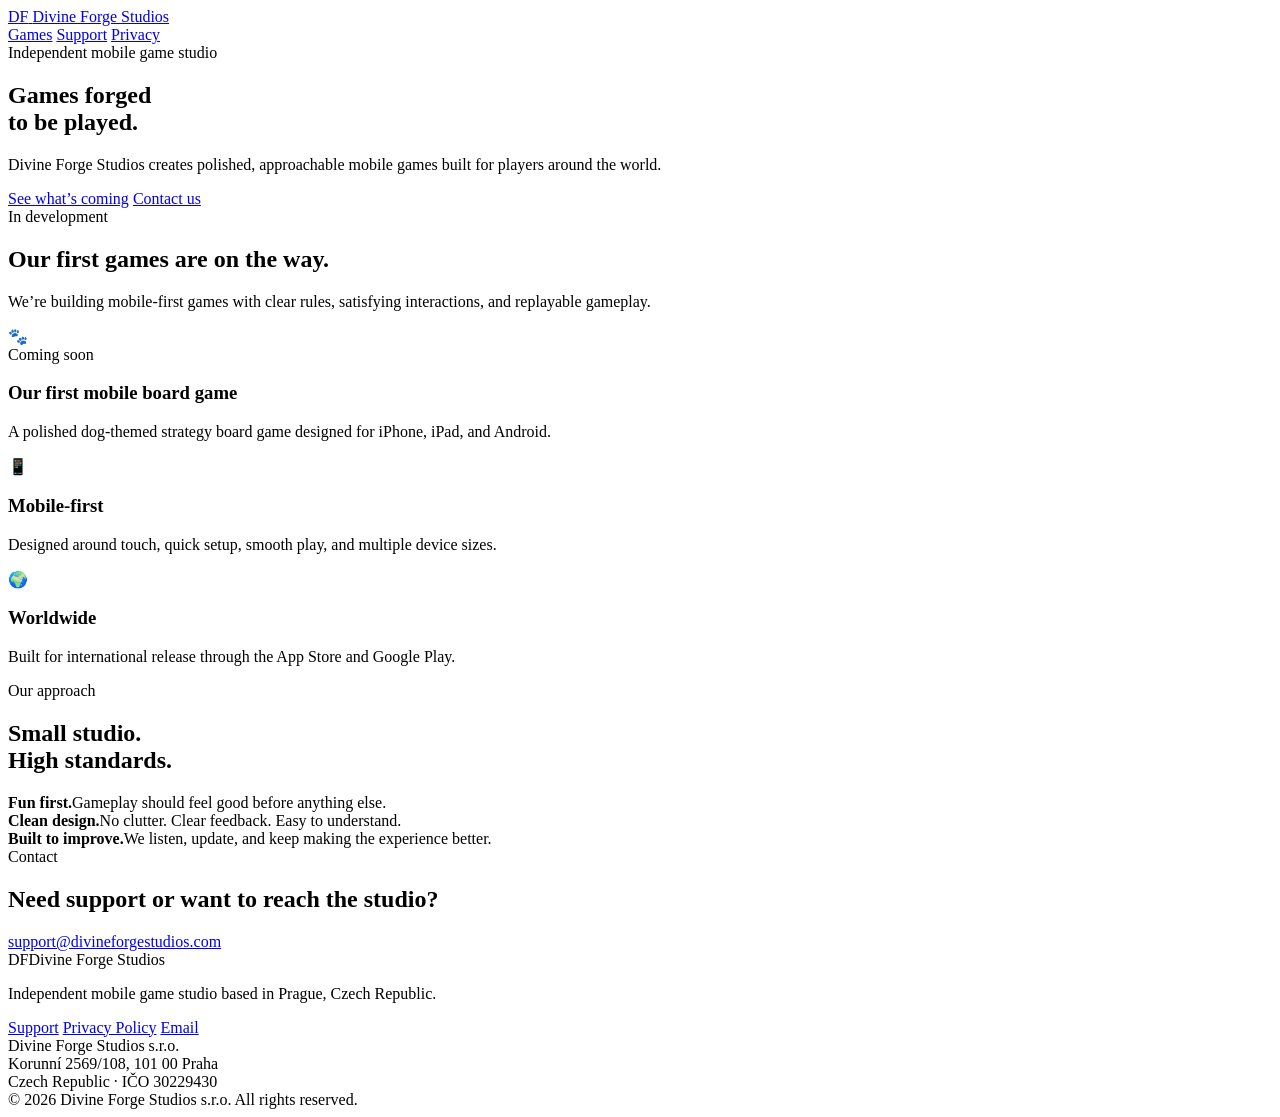
==== index.html @ 54f42c5a "Create Divine Forge Studios website" ====
<!doctype html>
<html lang="en">
<head>
  <meta charset="utf-8">
  <meta name="viewport" content="width=device-width,initial-scale=1">
  <title>Divine Forge Studios</title>
  <meta name="description" content="Divine Forge Studios creates polished mobile games for iOS and Android.">
  <meta name="theme-color" content="#0b0d10">
  <link rel="stylesheet" href="styles.css">
</head>
<body>
  <header class="site-header">
    <div class="shell nav">
      <a class="brand" href="/" aria-label="Divine Forge Studios home">
        <span class="mark">DF</span>
        <span>Divine Forge Studios</span>
      </a>
      <nav class="nav-links">
        <a href="#games">Games</a>
        <a href="/support.html">Support</a>
        <a href="/privacy.html">Privacy</a>
      </nav>
    </div>
  </header>

  <main>
    <section class="hero shell">
      <div class="hero-copy">
        <div class="kicker">Independent mobile game studio</div>
        <h1>Games forged<br><span>to be played.</span></h1>
        <p class="hero-text">
          Divine Forge Studios creates polished, approachable mobile games built for
          players around the world.
        </p>
        <div class="hero-actions">
          <a class="button primary" href="#games">See what’s coming</a>
          <a class="button secondary" href="mailto:support@divineforgestudios.com">Contact us</a>
        </div>
      </div>

      <div class="forge-card" aria-hidden="true">
        <div class="glow"></div>
        <div class="anvil">
          <div class="anvil-top"></div>
          <div class="anvil-neck"></div>
          <div class="anvil-base"></div>
        </div>
        <div class="spark s1"></div><div class="spark s2"></div><div class="spark s3"></div>
        <div class="spark s4"></div><div class="spark s5"></div>
      </div>
    </section>

    <section class="section" id="games">
      <div class="shell">
        <div class="section-heading">
          <div class="kicker">In development</div>
          <h2>Our first games are on the way.</h2>
          <p>We’re building mobile-first games with clear rules, satisfying interactions, and replayable gameplay.</p>
        </div>

        <div class="cards">
          <article class="card featured">
            <div class="card-icon">🐾</div>
            <div>
              <div class="eyebrow">Coming soon</div>
              <h3>Our first mobile board game</h3>
              <p>A polished dog-themed strategy board game designed for iPhone, iPad, and Android.</p>
            </div>
          </article>

          <article class="card">
            <div class="card-icon">📱</div>
            <h3>Mobile-first</h3>
            <p>Designed around touch, quick setup, smooth play, and multiple device sizes.</p>
          </article>

          <article class="card">
            <div class="card-icon">🌍</div>
            <h3>Worldwide</h3>
            <p>Built for international release through the App Store and Google Play.</p>
          </article>
        </div>
      </div>
    </section>

    <section class="section dark">
      <div class="shell split">
        <div>
          <div class="kicker">Our approach</div>
          <h2>Small studio.<br>High standards.</h2>
        </div>
        <div class="principles">
          <div><strong>Fun first.</strong><span>Gameplay should feel good before anything else.</span></div>
          <div><strong>Clean design.</strong><span>No clutter. Clear feedback. Easy to understand.</span></div>
          <div><strong>Built to improve.</strong><span>We listen, update, and keep making the experience better.</span></div>
        </div>
      </div>
    </section>

    <section class="section">
      <div class="shell contact-panel">
        <div>
          <div class="kicker">Contact</div>
          <h2>Need support or want to reach the studio?</h2>
        </div>
        <a class="button primary" href="mailto:support@divineforgestudios.com">support@divineforgestudios.com</a>
      </div>
    </section>
  </main>

  <footer>
    <div class="shell footer-grid">
      <div>
        <div class="brand footer-brand"><span class="mark">DF</span><span>Divine Forge Studios</span></div>
        <p>Independent mobile game studio based in Prague, Czech Republic.</p>
      </div>
      <div class="footer-links">
        <a href="/support.html">Support</a>
        <a href="/privacy.html">Privacy Policy</a>
        <a href="mailto:support@divineforgestudios.com">Email</a>
      </div>
      <div class="company">
        Divine Forge Studios s.r.o.<br>
        Korunní 2569/108, 101 00 Praha<br>
        Czech Republic · IČO 30229430
      </div>
    </div>
    <div class="shell copyright">© 2026 Divine Forge Studios s.r.o. All rights reserved.</div>
  </footer>
</body>
</html>
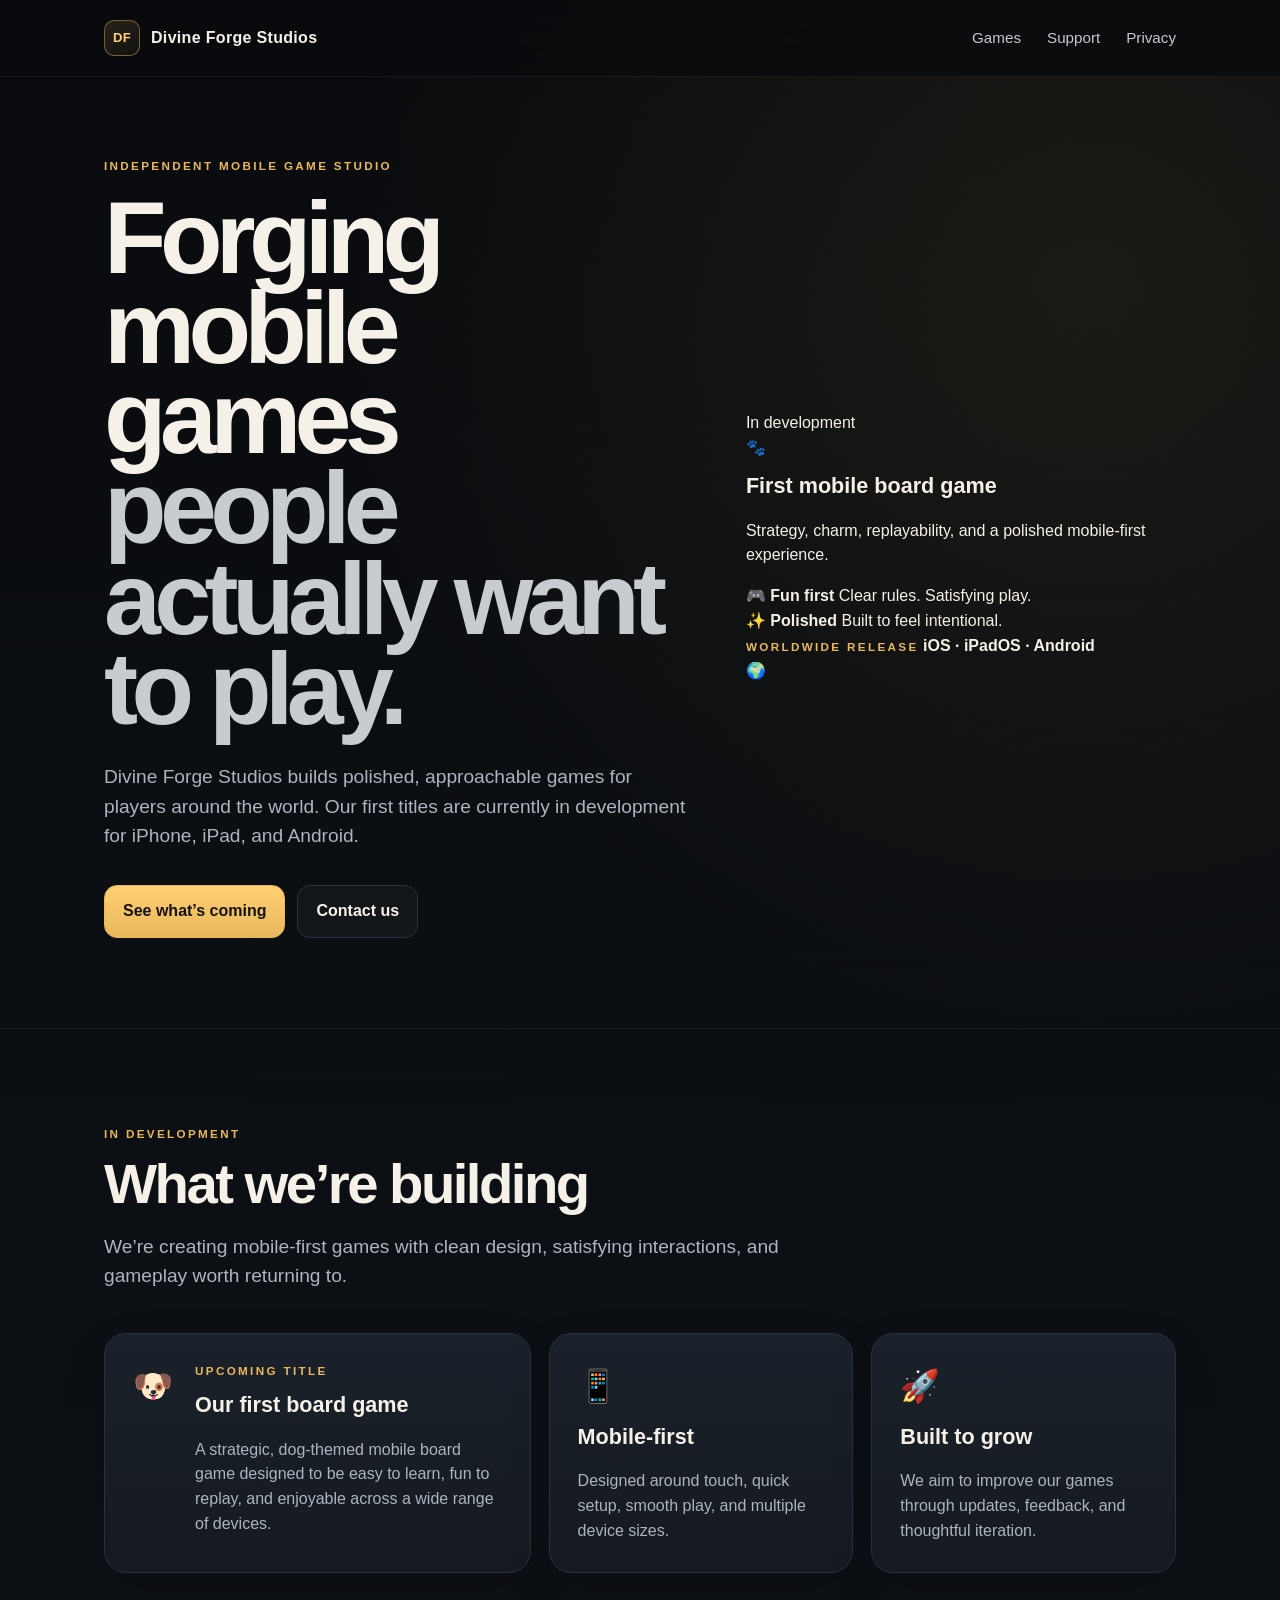
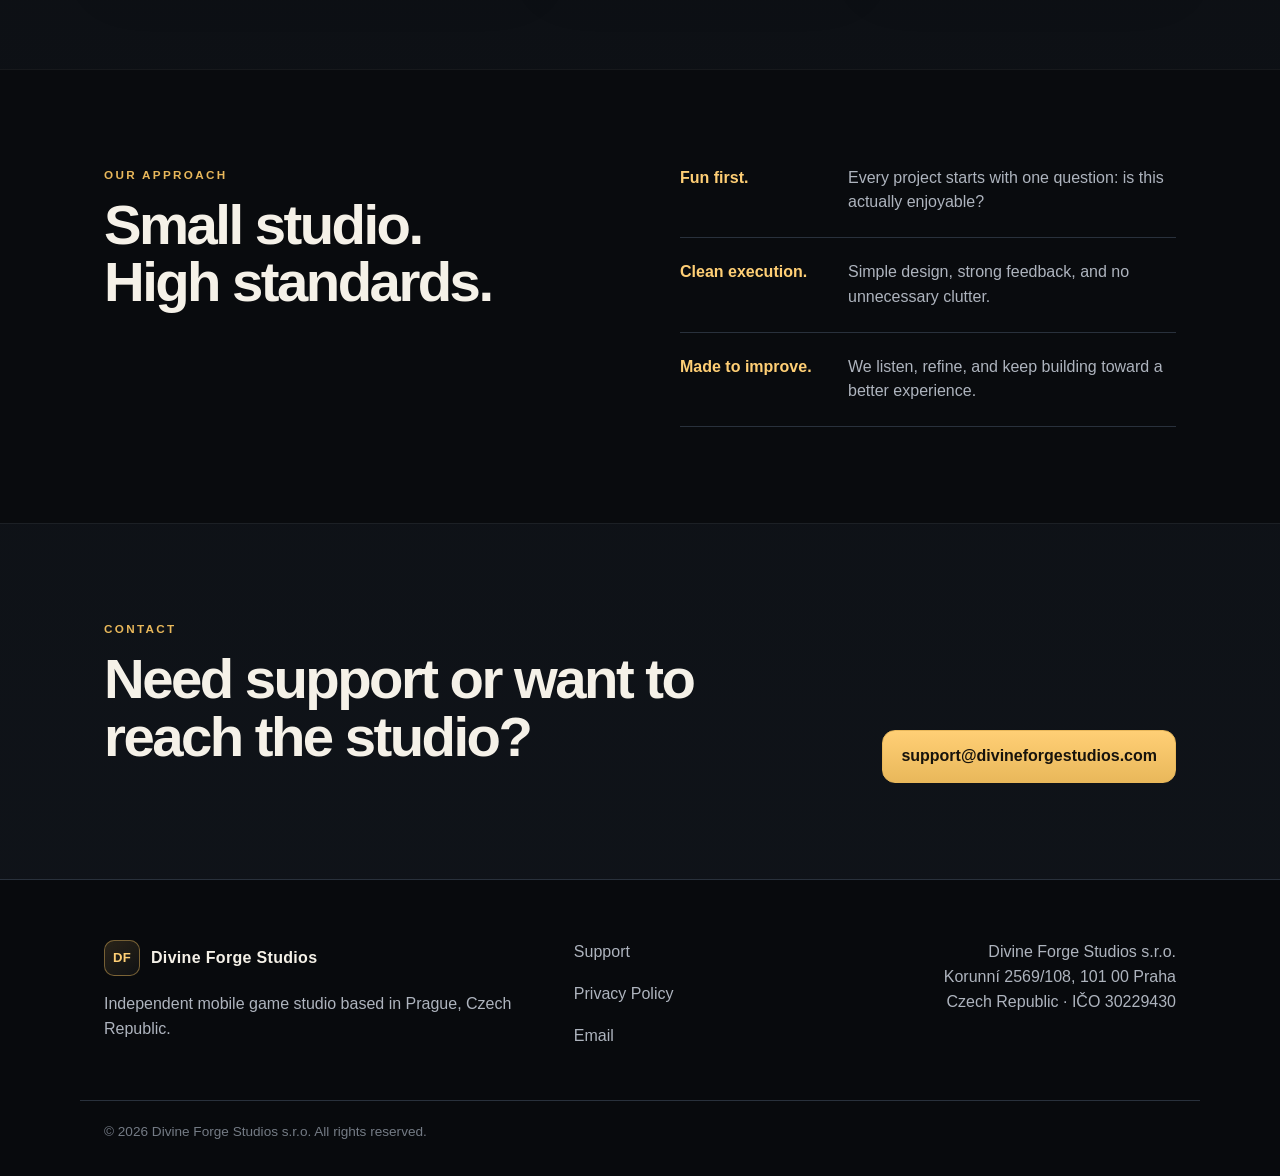
==== commit c7337544: "Polish Divine Forge Studios homepage" ====
--- a/index.html
+++ b/index.html
@@ -5,7 +5,7 @@
   <meta name="viewport" content="width=device-width,initial-scale=1">
   <title>Divine Forge Studios</title>
   <meta name="description" content="Divine Forge Studios creates polished mobile games for iOS and Android.">
-  <meta name="theme-color" content="#0b0d10">
+  <meta name="theme-color" content="#0a0d12">
   <link rel="stylesheet" href="styles.css">
 </head>
 <body>
@@ -27,10 +27,10 @@
     <section class="hero shell">
       <div class="hero-copy">
         <div class="kicker">Independent mobile game studio</div>
-        <h1>Games forged<br><span>to be played.</span></h1>
+        <h1>Forging mobile games<br><span>people actually want to play.</span></h1>
         <p class="hero-text">
-          Divine Forge Studios creates polished, approachable mobile games built for
-          players around the world.
+          Divine Forge Studios builds polished, approachable games for players around the world.
+          Our first titles are currently in development for iPhone, iPad, and Android.
         </p>
         <div class="hero-actions">
           <a class="button primary" href="#games">See what’s coming</a>
@@ -38,15 +38,37 @@
         </div>
       </div>
 
-      <div class="forge-card" aria-hidden="true">
-        <div class="glow"></div>
-        <div class="anvil">
-          <div class="anvil-top"></div>
-          <div class="anvil-neck"></div>
-          <div class="anvil-base"></div>
+      <div class="hero-showcase" aria-label="Game studio preview">
+        <div class="showcase-orb one"></div>
+        <div class="showcase-orb two"></div>
+        <div class="showcase-grid">
+          <article class="showcase-card large">
+            <div class="showcase-topline">
+              <span class="status-dot"></span>
+              <span>In development</span>
+            </div>
+            <div class="paw-mark">🐾</div>
+            <h3>First mobile board game</h3>
+            <p>Strategy, charm, replayability, and a polished mobile-first experience.</p>
+          </article>
+          <article class="showcase-card small">
+            <span class="mini-icon">🎮</span>
+            <strong>Fun first</strong>
+            <span>Clear rules. Satisfying play.</span>
+          </article>
+          <article class="showcase-card small">
+            <span class="mini-icon">✨</span>
+            <strong>Polished</strong>
+            <span>Built to feel intentional.</span>
+          </article>
+          <article class="showcase-card wide">
+            <div>
+              <span class="eyebrow">Worldwide release</span>
+              <strong>iOS · iPadOS · Android</strong>
+            </div>
+            <span class="world">🌍</span>
+          </article>
         </div>
-        <div class="spark s1"></div><div class="spark s2"></div><div class="spark s3"></div>
-        <div class="spark s4"></div><div class="spark s5"></div>
       </div>
     </section>
 
@@ -54,17 +76,23 @@
       <div class="shell">
         <div class="section-heading">
           <div class="kicker">In development</div>
-          <h2>Our first games are on the way.</h2>
-          <p>We’re building mobile-first games with clear rules, satisfying interactions, and replayable gameplay.</p>
+          <h2>What we’re building</h2>
+          <p>
+            We’re creating mobile-first games with clean design, satisfying interactions,
+            and gameplay worth returning to.
+          </p>
         </div>
 
         <div class="cards">
           <article class="card featured">
-            <div class="card-icon">🐾</div>
+            <div class="card-icon">🐶</div>
             <div>
-              <div class="eyebrow">Coming soon</div>
-              <h3>Our first mobile board game</h3>
-              <p>A polished dog-themed strategy board game designed for iPhone, iPad, and Android.</p>
+              <div class="eyebrow">Upcoming title</div>
+              <h3>Our first board game</h3>
+              <p>
+                A strategic, dog-themed mobile board game designed to be easy to learn,
+                fun to replay, and enjoyable across a wide range of devices.
+              </p>
             </div>
           </article>
 
@@ -75,9 +103,9 @@
           </article>
 
           <article class="card">
-            <div class="card-icon">🌍</div>
-            <h3>Worldwide</h3>
-            <p>Built for international release through the App Store and Google Play.</p>
+            <div class="card-icon">🚀</div>
+            <h3>Built to grow</h3>
+            <p>We aim to improve our games through updates, feedback, and thoughtful iteration.</p>
           </article>
         </div>
       </div>
@@ -90,9 +118,18 @@
           <h2>Small studio.<br>High standards.</h2>
         </div>
         <div class="principles">
-          <div><strong>Fun first.</strong><span>Gameplay should feel good before anything else.</span></div>
-          <div><strong>Clean design.</strong><span>No clutter. Clear feedback. Easy to understand.</span></div>
-          <div><strong>Built to improve.</strong><span>We listen, update, and keep making the experience better.</span></div>
+          <div>
+            <strong>Fun first.</strong>
+            <span>Every project starts with one question: is this actually enjoyable?</span>
+          </div>
+          <div>
+            <strong>Clean execution.</strong>
+            <span>Simple design, strong feedback, and no unnecessary clutter.</span>
+          </div>
+          <div>
+            <strong>Made to improve.</strong>
+            <span>We listen, refine, and keep building toward a better experience.</span>
+          </div>
         </div>
       </div>
     </section>
@@ -111,21 +148,29 @@
   <footer>
     <div class="shell footer-grid">
       <div>
-        <div class="brand footer-brand"><span class="mark">DF</span><span>Divine Forge Studios</span></div>
+        <div class="brand footer-brand">
+          <span class="mark">DF</span>
+          <span>Divine Forge Studios</span>
+        </div>
         <p>Independent mobile game studio based in Prague, Czech Republic.</p>
       </div>
+
       <div class="footer-links">
         <a href="/support.html">Support</a>
         <a href="/privacy.html">Privacy Policy</a>
         <a href="mailto:support@divineforgestudios.com">Email</a>
       </div>
+
       <div class="company">
         Divine Forge Studios s.r.o.<br>
         Korunní 2569/108, 101 00 Praha<br>
         Czech Republic · IČO 30229430
       </div>
     </div>
-    <div class="shell copyright">© 2026 Divine Forge Studios s.r.o. All rights reserved.</div>
+
+    <div class="shell copyright">
+      © 2026 Divine Forge Studios s.r.o. All rights reserved.
+    </div>
   </footer>
 </body>
 </html>
--- a/styles.css
+++ b/styles.css
@@ -0,0 +1,67 @@
+:root{
+  --bg:#090b0e;--bg2:#10141a;--panel:#151a21;--panel2:#1b212a;
+  --text:#f5f1e8;--muted:#aeb4be;--line:#29313c;--gold:#e9b85b;--gold2:#ffcf75;
+  --max:1120px;--radius:22px;--shadow:0 30px 80px rgba(0,0,0,.35)
+}
+*{box-sizing:border-box}
+html{scroll-behavior:smooth}
+body{margin:0;background:
+radial-gradient(circle at 85% 10%,rgba(233,184,91,.08),transparent 28%),
+linear-gradient(180deg,var(--bg),var(--bg2));color:var(--text);
+font-family:-apple-system,BlinkMacSystemFont,"Segoe UI",Inter,Roboto,Helvetica,Arial,sans-serif;
+line-height:1.55}
+a{color:inherit;text-decoration:none}
+.shell{max-width:var(--max);margin:auto;padding-left:24px;padding-right:24px}
+.site-header{position:sticky;top:0;z-index:10;background:rgba(9,11,14,.78);backdrop-filter:blur(18px);border-bottom:1px solid rgba(255,255,255,.06)}
+.nav{height:76px;display:flex;align-items:center;justify-content:space-between}
+.brand{display:flex;align-items:center;gap:11px;font-weight:800;letter-spacing:.02em}
+.mark{display:grid;place-items:center;width:36px;height:36px;border:1px solid rgba(233,184,91,.45);border-radius:10px;color:var(--gold2);
+background:linear-gradient(145deg,rgba(233,184,91,.15),rgba(255,255,255,.03));font-size:.82rem}
+.nav-links{display:flex;gap:26px;color:#c5c9cf;font-size:.95rem}
+.nav-links a:hover,.footer-links a:hover{color:var(--gold2)}
+.hero{min-height:650px;display:grid;grid-template-columns:1.15fr .85fr;align-items:center;gap:60px;padding-top:80px;padding-bottom:90px}
+.kicker,.eyebrow{text-transform:uppercase;letter-spacing:.2em;font-size:.73rem;font-weight:800;color:var(--gold)}
+h1{font-size:clamp(3.6rem,8vw,6.8rem);line-height:.88;letter-spacing:-.065em;margin:18px 0 28px}
+h1 span{color:#c8cbd0}
+h2{font-size:clamp(2.2rem,4.4vw,4rem);line-height:1.02;letter-spacing:-.045em;margin:12px 0 18px}
+h3{font-size:1.35rem;margin:8px 0 8px}
+.hero-text,.section-heading p{font-size:1.2rem;color:var(--muted);max-width:700px}
+.hero-actions{display:flex;gap:12px;flex-wrap:wrap;margin-top:34px}
+.button{display:inline-flex;align-items:center;justify-content:center;padding:13px 18px;border-radius:13px;font-weight:750;border:1px solid var(--line);transition:.2s ease}
+.button:hover{transform:translateY(-1px)}
+.primary{background:linear-gradient(180deg,var(--gold2),var(--gold));color:#17130c;border-color:var(--gold)}
+.secondary{background:rgba(255,255,255,.03)}
+.forge-card{position:relative;min-height:410px;border-radius:32px;overflow:hidden;border:1px solid rgba(255,255,255,.08);background:
+linear-gradient(150deg,#202630 0%,#101419 55%,#0a0c0f 100%);box-shadow:var(--shadow)}
+.glow{position:absolute;width:250px;height:250px;border-radius:50%;left:50%;top:42%;transform:translate(-50%,-50%);background:radial-gradient(circle,rgba(255,164,52,.42),rgba(233,184,91,.10) 40%,transparent 70%);filter:blur(4px)}
+.anvil{position:absolute;left:50%;top:52%;transform:translate(-50%,-50%);width:230px;height:150px}
+.anvil-top{position:absolute;left:0;top:10px;width:230px;height:48px;background:linear-gradient(180deg,#cbd0d7,#6b737c);clip-path:polygon(0 20%,62% 20%,78% 0,100% 0,82% 50%,65% 75%,0 75%);filter:drop-shadow(0 14px 12px rgba(0,0,0,.45))}
+.anvil-neck{position:absolute;left:78px;top:52px;width:75px;height:68px;background:linear-gradient(90deg,#666e77,#aab0b7,#5a6169);clip-path:polygon(16% 0,84% 0,70% 100%,30% 100%)}
+.anvil-base{position:absolute;left:45px;top:112px;width:145px;height:30px;border-radius:4px 4px 12px 12px;background:linear-gradient(180deg,#818991,#4c535a)}
+.spark{position:absolute;width:6px;height:6px;border-radius:50%;background:var(--gold2);box-shadow:0 0 18px var(--gold2)}
+.s1{left:26%;top:26%}.s2{left:73%;top:31%;width:4px;height:4px}.s3{left:68%;top:67%}.s4{left:33%;top:72%;width:4px;height:4px}.s5{left:80%;top:55%;width:3px;height:3px}
+.section{padding:96px 0;border-top:1px solid rgba(255,255,255,.06)}
+.section-heading{max-width:760px;margin-bottom:42px}
+.cards{display:grid;grid-template-columns:1.4fr 1fr 1fr;gap:18px}
+.card{min-height:220px;padding:28px;border:1px solid var(--line);border-radius:var(--radius);background:linear-gradient(180deg,var(--panel2),var(--panel));box-shadow:0 18px 45px rgba(0,0,0,.13)}
+.card.featured{display:flex;gap:22px;align-items:flex-start}
+.card-icon{font-size:2rem}
+.card p{color:var(--muted);margin-bottom:0}
+.dark{background:#090b0e}
+.split{display:grid;grid-template-columns:1fr 1fr;gap:80px;align-items:start}
+.principles{display:grid;gap:22px}
+.principles div{display:grid;grid-template-columns:150px 1fr;gap:18px;padding-bottom:22px;border-bottom:1px solid var(--line)}
+.principles strong{color:var(--gold2)}.principles span{color:var(--muted)}
+.contact-panel{display:flex;justify-content:space-between;align-items:end;gap:40px}
+.contact-panel h2{max-width:700px}
+footer{border-top:1px solid var(--line);background:#080a0d;padding:60px 0 34px;color:var(--muted)}
+.footer-grid{display:grid;grid-template-columns:1.3fr .7fr 1fr;gap:40px}
+.footer-brand{color:var(--text);margin-bottom:14px}.footer-links{display:grid;gap:8px}.company{text-align:right}
+.copyright{margin-top:42px;padding-top:20px;border-top:1px solid var(--line);font-size:.85rem;color:#747b85}
+.prose{max-width:820px;padding-top:75px;padding-bottom:90px}.prose h1{font-size:clamp(3rem,7vw,5rem);line-height:1;margin-bottom:30px}.prose p,.prose li{color:var(--muted)}.prose h2{font-size:1.8rem;margin-top:42px}.prose a{color:var(--gold2)}
+@media(max-width:850px){
+.hero{grid-template-columns:1fr;min-height:auto;padding-top:70px}.forge-card{min-height:320px}
+.cards{grid-template-columns:1fr}.split{grid-template-columns:1fr;gap:35px}.contact-panel{align-items:flex-start;flex-direction:column}
+.footer-grid{grid-template-columns:1fr}.company{text-align:left}
+}
+@media(max-width:600px){.nav-links a:first-child{display:none}.nav-links{gap:14px}.hero{gap:34px}.principles div{grid-template-columns:1fr;gap:5px}}
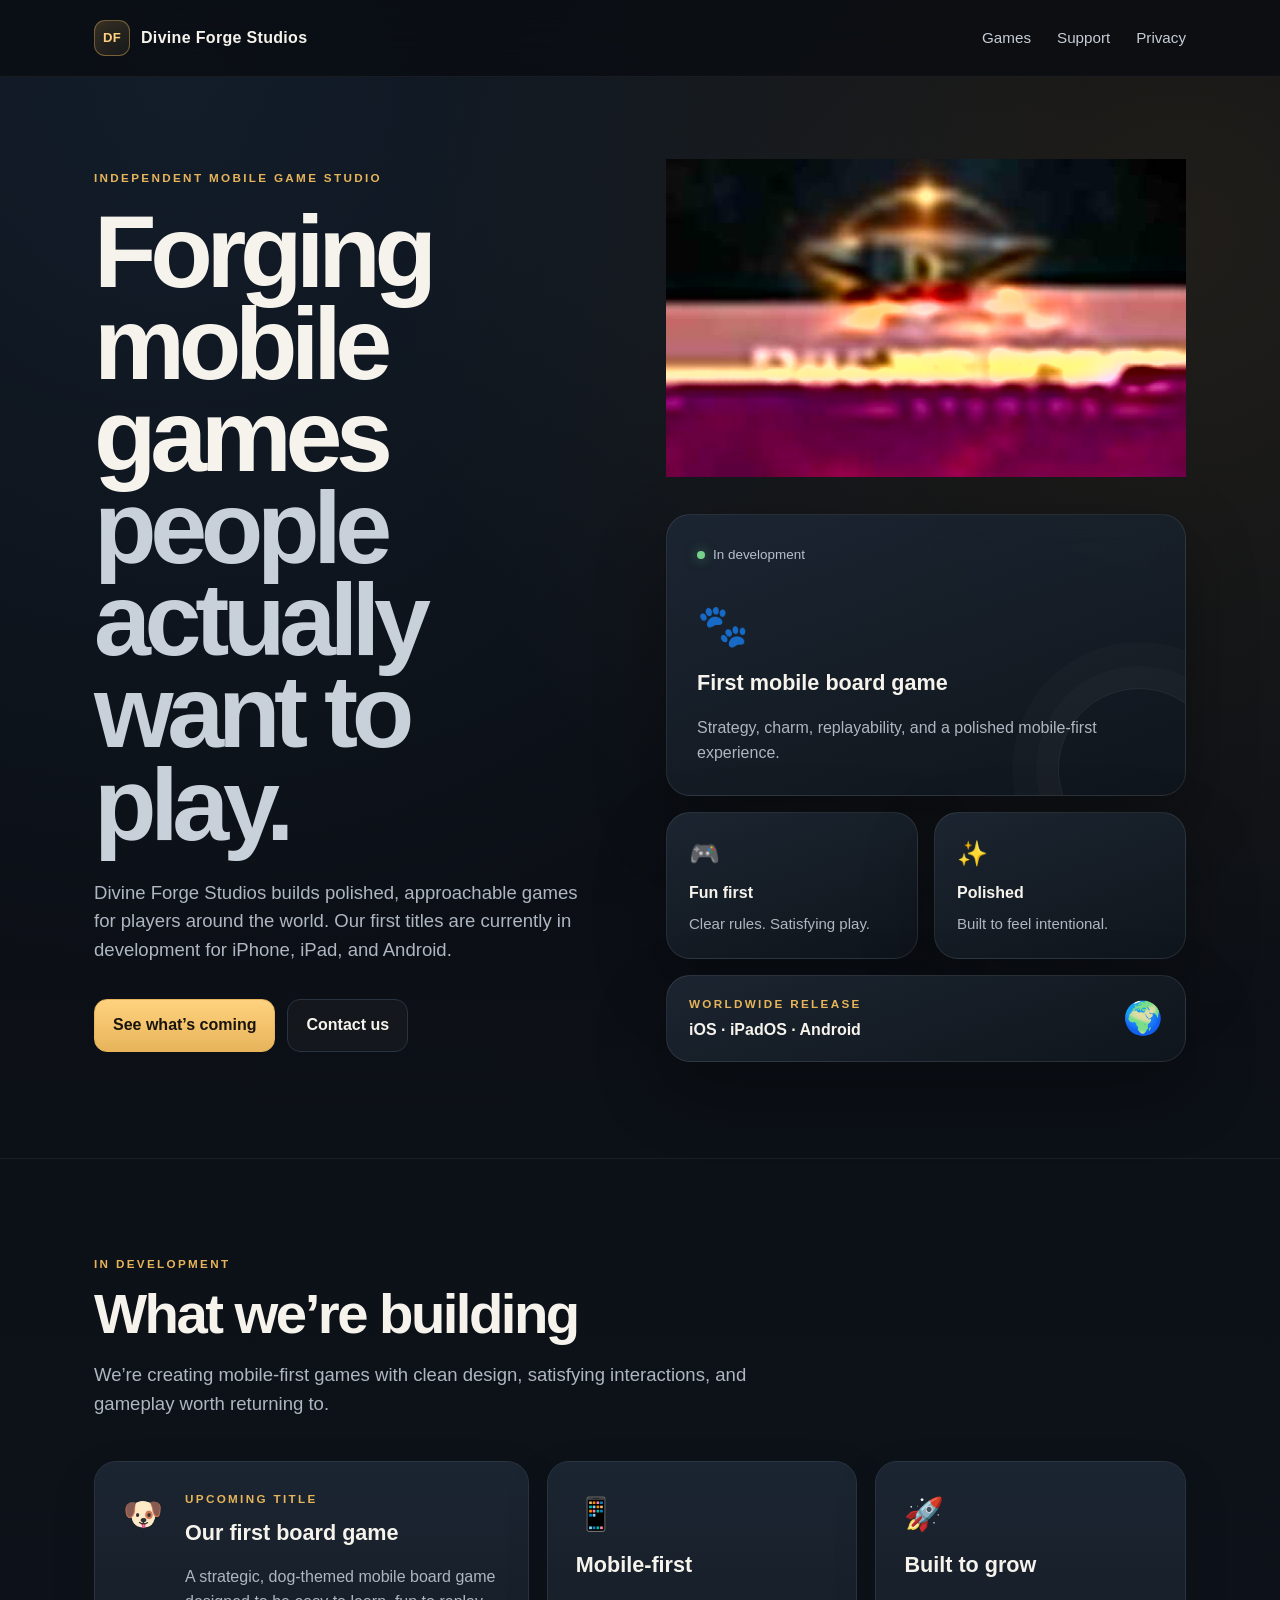
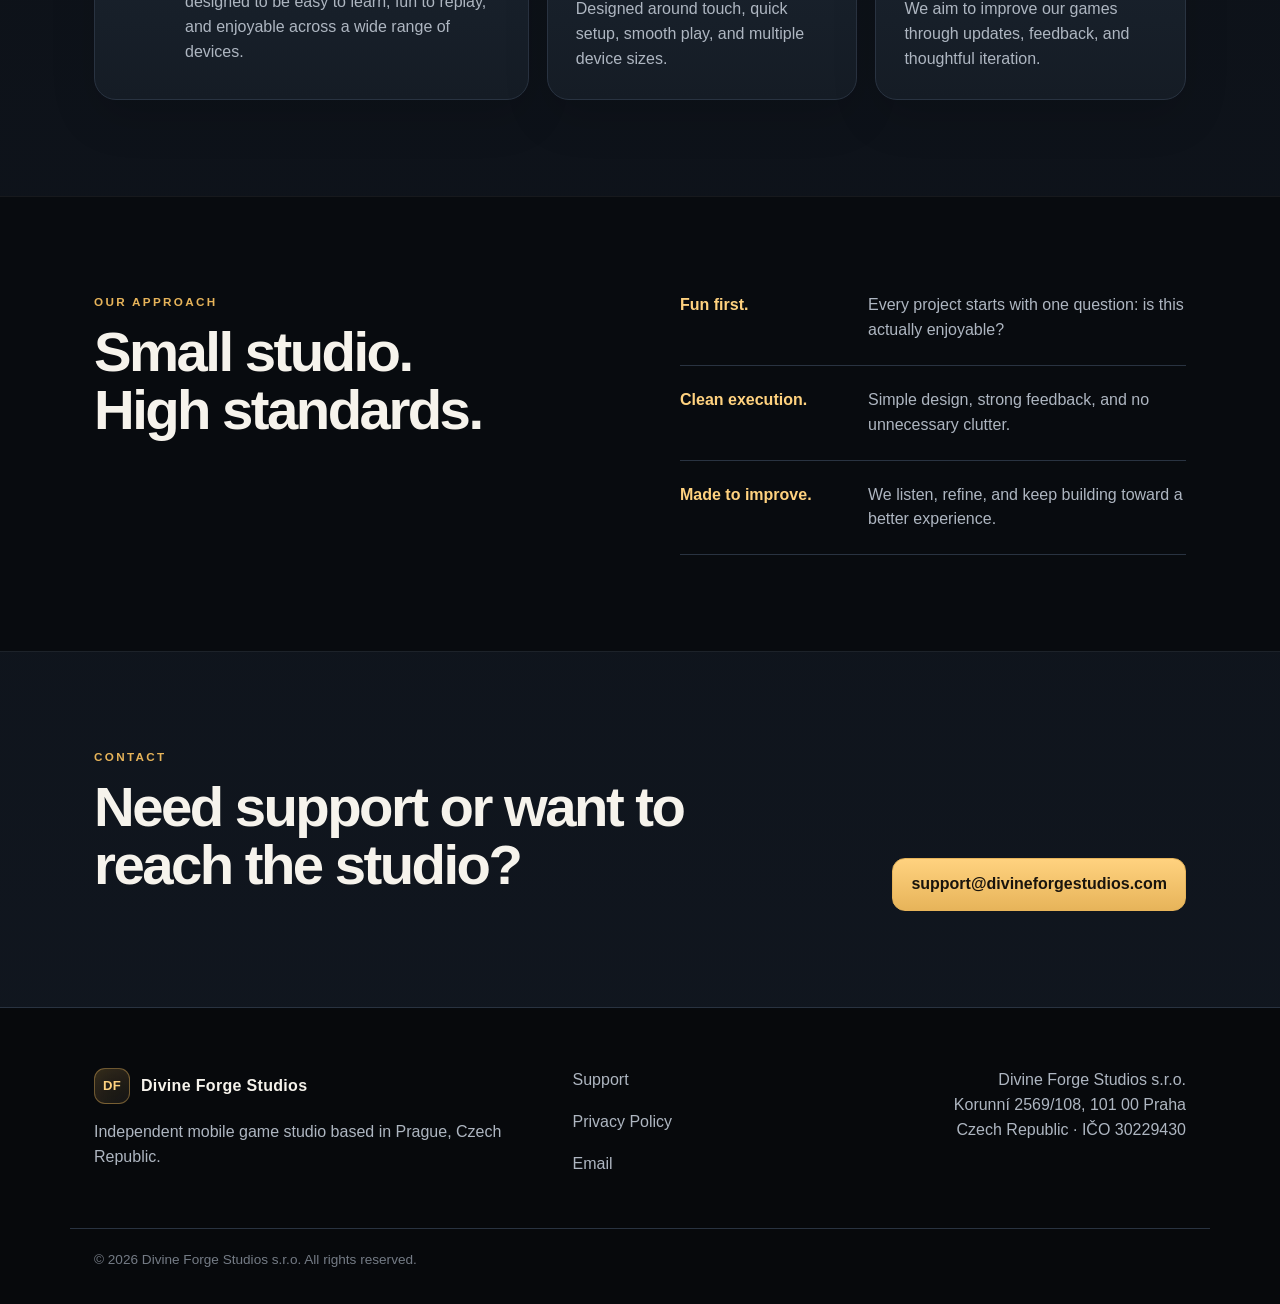
==== commit 999f5386: "Add Divine Forge anvil artwork to homepage" ====
--- a/index.html
+++ b/index.html
@@ -38,10 +38,11 @@
         </div>
       </div>
 
-      <div class="hero-showcase" aria-label="Game studio preview">
-        <div class="showcase-orb one"></div>
-        <div class="showcase-orb two"></div>
-        <div class="showcase-grid">
+      <div class="hero-showcase" aria-label="Divine Forge Studios artwork">
+        <div class="hero-art-card">
+          <img src="/assets/divine-forge-anvil.jpg" alt="Divine Forge Studios anvil artwork">
+        </div>
+        <div class="showcase-grid secondary-grid">
           <article class="showcase-card large">
             <div class="showcase-topline">
               <span class="status-dot"></span>
--- a/styles.css
+++ b/styles.css
@@ -1,45 +1,59 @@
 :root{
-  --bg:#090b0e;--bg2:#10141a;--panel:#151a21;--panel2:#1b212a;
-  --text:#f5f1e8;--muted:#aeb4be;--line:#29313c;--gold:#e9b85b;--gold2:#ffcf75;
-  --max:1120px;--radius:22px;--shadow:0 30px 80px rgba(0,0,0,.35)
+  --bg:#090c11;--bg2:#111720;--panel:#151c25;--panel2:#1b2531;
+  --text:#f6f3ec;--muted:#aeb6c1;--line:#293341;--gold:#e7b45a;--gold2:#ffd27f;
+  --blue:#8fc8ff;--blue2:#5ea8f3;--max:1140px;--radius:22px;
+  --shadow:0 28px 70px rgba(0,0,0,.32)
 }
 *{box-sizing:border-box}
 html{scroll-behavior:smooth}
-body{margin:0;background:
-radial-gradient(circle at 85% 10%,rgba(233,184,91,.08),transparent 28%),
-linear-gradient(180deg,var(--bg),var(--bg2));color:var(--text);
-font-family:-apple-system,BlinkMacSystemFont,"Segoe UI",Inter,Roboto,Helvetica,Arial,sans-serif;
-line-height:1.55}
+body{
+  margin:0;
+  color:var(--text);
+  font-family:-apple-system,BlinkMacSystemFont,"Segoe UI",Inter,Roboto,Helvetica,Arial,sans-serif;
+  line-height:1.55;
+  background:
+    radial-gradient(circle at 14% 2%,rgba(94,168,243,.11),transparent 30%),
+    radial-gradient(circle at 92% 8%,rgba(231,180,90,.10),transparent 27%),
+    linear-gradient(180deg,var(--bg),var(--bg2));
+}
 a{color:inherit;text-decoration:none}
 .shell{max-width:var(--max);margin:auto;padding-left:24px;padding-right:24px}
-.site-header{position:sticky;top:0;z-index:10;background:rgba(9,11,14,.78);backdrop-filter:blur(18px);border-bottom:1px solid rgba(255,255,255,.06)}
+.site-header{position:sticky;top:0;z-index:10;background:rgba(9,12,17,.78);backdrop-filter:blur(18px);border-bottom:1px solid rgba(255,255,255,.06)}
 .nav{height:76px;display:flex;align-items:center;justify-content:space-between}
 .brand{display:flex;align-items:center;gap:11px;font-weight:800;letter-spacing:.02em}
-.mark{display:grid;place-items:center;width:36px;height:36px;border:1px solid rgba(233,184,91,.45);border-radius:10px;color:var(--gold2);
-background:linear-gradient(145deg,rgba(233,184,91,.15),rgba(255,255,255,.03));font-size:.82rem}
-.nav-links{display:flex;gap:26px;color:#c5c9cf;font-size:.95rem}
+.mark{display:grid;place-items:center;width:36px;height:36px;border-radius:11px;border:1px solid rgba(231,180,90,.42);background:linear-gradient(145deg,rgba(231,180,90,.18),rgba(255,255,255,.03));color:var(--gold2);font-size:.82rem;box-shadow:inset 0 0 22px rgba(231,180,90,.05)}
+.nav-links{display:flex;gap:26px;color:#c7cdd6;font-size:.95rem}
 .nav-links a:hover,.footer-links a:hover{color:var(--gold2)}
-.hero{min-height:650px;display:grid;grid-template-columns:1.15fr .85fr;align-items:center;gap:60px;padding-top:80px;padding-bottom:90px}
+.hero{min-height:700px;display:grid;grid-template-columns:1.04fr .96fr;align-items:center;gap:64px;padding-top:82px;padding-bottom:96px}
 .kicker,.eyebrow{text-transform:uppercase;letter-spacing:.2em;font-size:.73rem;font-weight:800;color:var(--gold)}
-h1{font-size:clamp(3.6rem,8vw,6.8rem);line-height:.88;letter-spacing:-.065em;margin:18px 0 28px}
-h1 span{color:#c8cbd0}
-h2{font-size:clamp(2.2rem,4.4vw,4rem);line-height:1.02;letter-spacing:-.045em;margin:12px 0 18px}
-h3{font-size:1.35rem;margin:8px 0 8px}
-.hero-text,.section-heading p{font-size:1.2rem;color:var(--muted);max-width:700px}
+h1{font-size:clamp(3.45rem,8vw,6.8rem);line-height:.9;letter-spacing:-.062em;margin:18px 0 28px}
+h1 span{color:#c8d0da}
+h2{font-size:clamp(2.15rem,4.4vw,4rem);line-height:1.02;letter-spacing:-.045em;margin:12px 0 18px}
+h3{font-size:1.35rem;margin:8px 0 10px}
+.hero-text,.section-heading p{font-size:1.16rem;color:var(--muted);max-width:700px}
 .hero-actions{display:flex;gap:12px;flex-wrap:wrap;margin-top:34px}
 .button{display:inline-flex;align-items:center;justify-content:center;padding:13px 18px;border-radius:13px;font-weight:750;border:1px solid var(--line);transition:.2s ease}
 .button:hover{transform:translateY(-1px)}
-.primary{background:linear-gradient(180deg,var(--gold2),var(--gold));color:#17130c;border-color:var(--gold)}
+.primary{background:linear-gradient(180deg,var(--gold2),var(--gold));color:#19140d;border-color:var(--gold)}
 .secondary{background:rgba(255,255,255,.03)}
-.forge-card{position:relative;min-height:410px;border-radius:32px;overflow:hidden;border:1px solid rgba(255,255,255,.08);background:
-linear-gradient(150deg,#202630 0%,#101419 55%,#0a0c0f 100%);box-shadow:var(--shadow)}
-.glow{position:absolute;width:250px;height:250px;border-radius:50%;left:50%;top:42%;transform:translate(-50%,-50%);background:radial-gradient(circle,rgba(255,164,52,.42),rgba(233,184,91,.10) 40%,transparent 70%);filter:blur(4px)}
-.anvil{position:absolute;left:50%;top:52%;transform:translate(-50%,-50%);width:230px;height:150px}
-.anvil-top{position:absolute;left:0;top:10px;width:230px;height:48px;background:linear-gradient(180deg,#cbd0d7,#6b737c);clip-path:polygon(0 20%,62% 20%,78% 0,100% 0,82% 50%,65% 75%,0 75%);filter:drop-shadow(0 14px 12px rgba(0,0,0,.45))}
-.anvil-neck{position:absolute;left:78px;top:52px;width:75px;height:68px;background:linear-gradient(90deg,#666e77,#aab0b7,#5a6169);clip-path:polygon(16% 0,84% 0,70% 100%,30% 100%)}
-.anvil-base{position:absolute;left:45px;top:112px;width:145px;height:30px;border-radius:4px 4px 12px 12px;background:linear-gradient(180deg,#818991,#4c535a)}
-.spark{position:absolute;width:6px;height:6px;border-radius:50%;background:var(--gold2);box-shadow:0 0 18px var(--gold2)}
-.s1{left:26%;top:26%}.s2{left:73%;top:31%;width:4px;height:4px}.s3{left:68%;top:67%}.s4{left:33%;top:72%;width:4px;height:4px}.s5{left:80%;top:55%;width:3px;height:3px}
+.hero-showcase{position:relative;min-height:470px}
+.showcase-orb{position:absolute;border-radius:50%;filter:blur(42px);opacity:.34}
+.showcase-orb.one{width:210px;height:210px;background:#4f9de9;right:18%;top:2%}
+.showcase-orb.two{width:190px;height:190px;background:#e4a942;left:6%;bottom:4%}
+.showcase-grid{position:relative;z-index:2;display:grid;grid-template-columns:1fr 1fr;grid-template-rows:auto auto auto;gap:16px}
+.showcase-card{border:1px solid rgba(255,255,255,.09);background:linear-gradient(160deg,rgba(28,38,50,.96),rgba(16,22,29,.96));border-radius:24px;box-shadow:var(--shadow);backdrop-filter:blur(14px)}
+.showcase-card.large{grid-column:1/-1;padding:30px;min-height:235px;position:relative;overflow:hidden}
+.showcase-card.large:after{content:"";position:absolute;width:160px;height:160px;border-radius:50%;right:-35px;bottom:-55px;border:1px solid rgba(255,255,255,.08);box-shadow:0 0 0 22px rgba(255,255,255,.02),0 0 0 46px rgba(255,255,255,.015)}
+.showcase-topline{display:flex;align-items:center;gap:8px;color:#b8c0cb;font-size:.84rem}
+.status-dot{width:8px;height:8px;background:#76d28a;border-radius:50%;box-shadow:0 0 12px rgba(118,210,138,.5)}
+.paw-mark{font-size:2.6rem;margin:28px 0 6px}
+.showcase-card.large p{color:var(--muted);max-width:410px;margin-bottom:0}
+.showcase-card.small{padding:22px;min-height:145px;display:flex;flex-direction:column;gap:7px}
+.showcase-card.small span:last-child{color:var(--muted);font-size:.94rem}
+.mini-icon{font-size:1.55rem}
+.showcase-card.wide{grid-column:1/-1;padding:18px 22px;display:flex;align-items:center;justify-content:space-between}
+.showcase-card.wide div{display:flex;flex-direction:column;gap:5px}
+.world{font-size:2rem}
 .section{padding:96px 0;border-top:1px solid rgba(255,255,255,.06)}
 .section-heading{max-width:760px;margin-bottom:42px}
 .cards{display:grid;grid-template-columns:1.4fr 1fr 1fr;gap:18px}
@@ -47,21 +61,37 @@
 .card.featured{display:flex;gap:22px;align-items:flex-start}
 .card-icon{font-size:2rem}
 .card p{color:var(--muted);margin-bottom:0}
-.dark{background:#090b0e}
+.dark{background:#080b0f}
 .split{display:grid;grid-template-columns:1fr 1fr;gap:80px;align-items:start}
 .principles{display:grid;gap:22px}
-.principles div{display:grid;grid-template-columns:150px 1fr;gap:18px;padding-bottom:22px;border-bottom:1px solid var(--line)}
-.principles strong{color:var(--gold2)}.principles span{color:var(--muted)}
+.principles div{display:grid;grid-template-columns:170px 1fr;gap:18px;padding-bottom:22px;border-bottom:1px solid var(--line)}
+.principles strong{color:var(--gold2)}
+.principles span{color:var(--muted)}
 .contact-panel{display:flex;justify-content:space-between;align-items:end;gap:40px}
 .contact-panel h2{max-width:700px}
-footer{border-top:1px solid var(--line);background:#080a0d;padding:60px 0 34px;color:var(--muted)}
+footer{border-top:1px solid var(--line);background:#07090c;padding:60px 0 34px;color:var(--muted)}
 .footer-grid{display:grid;grid-template-columns:1.3fr .7fr 1fr;gap:40px}
-.footer-brand{color:var(--text);margin-bottom:14px}.footer-links{display:grid;gap:8px}.company{text-align:right}
+.footer-brand{color:var(--text);margin-bottom:14px}
+.footer-links{display:grid;gap:8px}
+.company{text-align:right}
 .copyright{margin-top:42px;padding-top:20px;border-top:1px solid var(--line);font-size:.85rem;color:#747b85}
-.prose{max-width:820px;padding-top:75px;padding-bottom:90px}.prose h1{font-size:clamp(3rem,7vw,5rem);line-height:1;margin-bottom:30px}.prose p,.prose li{color:var(--muted)}.prose h2{font-size:1.8rem;margin-top:42px}.prose a{color:var(--gold2)}
-@media(max-width:850px){
-.hero{grid-template-columns:1fr;min-height:auto;padding-top:70px}.forge-card{min-height:320px}
-.cards{grid-template-columns:1fr}.split{grid-template-columns:1fr;gap:35px}.contact-panel{align-items:flex-start;flex-direction:column}
-.footer-grid{grid-template-columns:1fr}.company{text-align:left}
+.prose{max-width:820px;padding-top:75px;padding-bottom:90px}
+.prose h1{font-size:clamp(3rem,7vw,5rem);line-height:1;margin-bottom:30px}
+.prose p,.prose li{color:var(--muted)}
+.prose h2{font-size:1.8rem;margin-top:42px}
+.prose a{color:var(--gold2)}
+@media(max-width:900px){
+  .hero{grid-template-columns:1fr;min-height:auto;gap:42px;padding-top:70px}
+  .cards{grid-template-columns:1fr}
+  .split{grid-template-columns:1fr;gap:35px}
+  .contact-panel{flex-direction:column;align-items:flex-start}
+  .footer-grid{grid-template-columns:1fr}
+  .company{text-align:left}
 }
-@media(max-width:600px){.nav-links a:first-child{display:none}.nav-links{gap:14px}.hero{gap:34px}.principles div{grid-template-columns:1fr;gap:5px}}
+@media(max-width:640px){
+  .nav-links{gap:14px;font-size:.9rem}
+  .showcase-grid{grid-template-columns:1fr}
+  .showcase-card.large,.showcase-card.wide{grid-column:1}
+  .principles div{grid-template-columns:1fr;gap:6px}
+  h1{font-size:clamp(2.8rem,12vw,4.6rem)}
+}
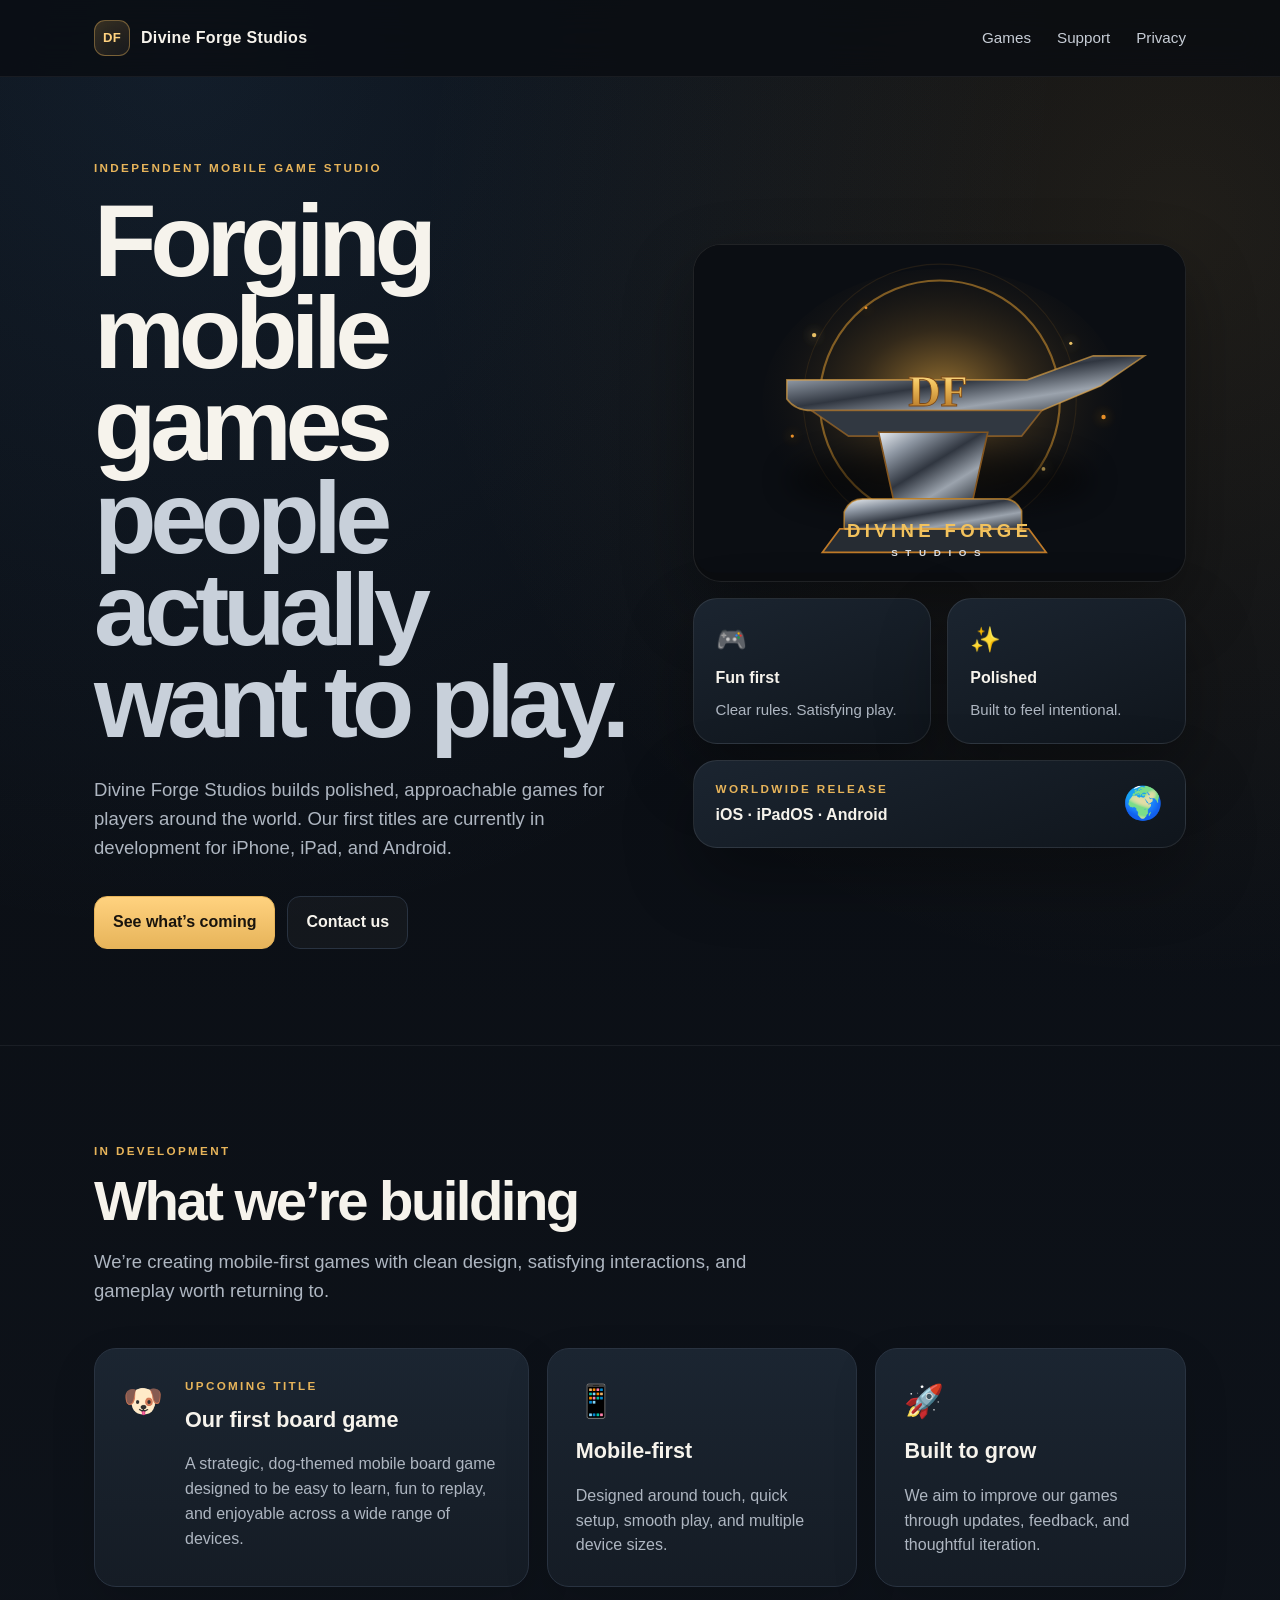
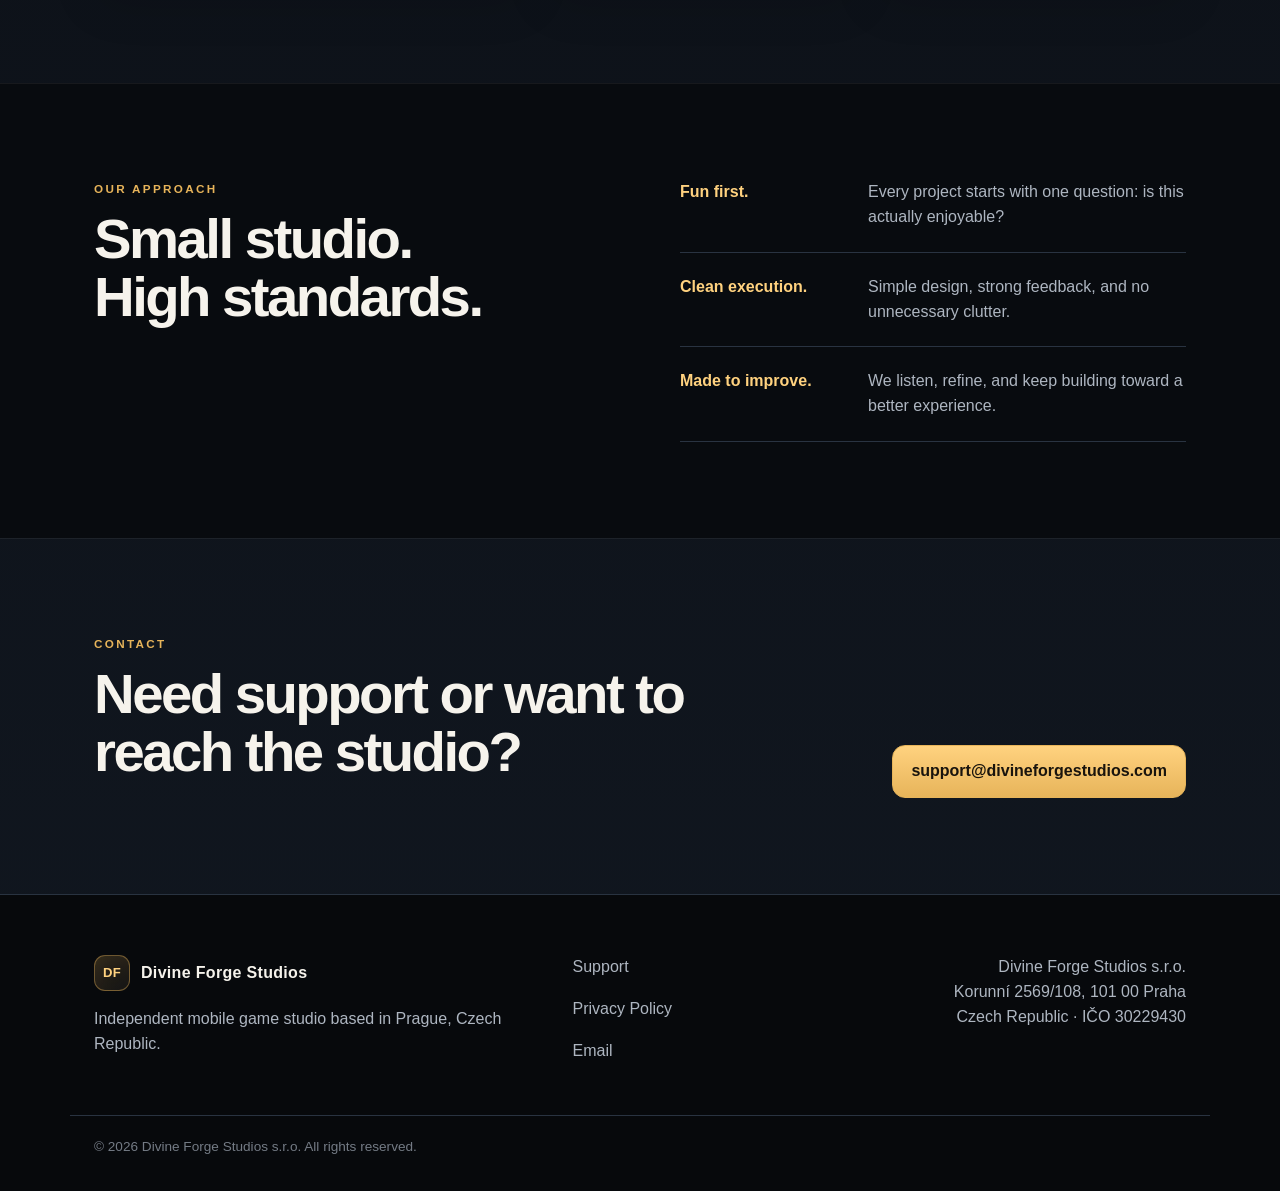
==== commit 19516876: "Replace broken hero image with vector anvil artwork" ====
--- a/index.html
+++ b/index.html
@@ -39,8 +39,85 @@
       </div>
 
       <div class="hero-showcase" aria-label="Divine Forge Studios artwork">
-        <div class="hero-art-card">
-          <img src="/assets/divine-forge-anvil.jpg" alt="Divine Forge Studios anvil artwork">
+        <div class="hero-art-card" role="img" aria-label="Glowing Divine Forge Studios anvil">
+          <svg class="anvil-art" viewBox="0 0 900 600" xmlns="http://www.w3.org/2000/svg" aria-hidden="true">
+            <defs>
+              <radialGradient id="halo" cx="50%" cy="46%" r="55%">
+                <stop offset="0%" stop-color="#ffbd48" stop-opacity=".55"/>
+                <stop offset="42%" stop-color="#e7a33a" stop-opacity=".18"/>
+                <stop offset="100%" stop-color="#0b0e13" stop-opacity="0"/>
+              </radialGradient>
+              <linearGradient id="steel" x1="0" y1="0" x2="1" y2="1">
+                <stop offset="0%" stop-color="#e9edf1"/>
+                <stop offset="22%" stop-color="#8f98a4"/>
+                <stop offset="48%" stop-color="#303640"/>
+                <stop offset="72%" stop-color="#9ba3ad"/>
+                <stop offset="100%" stop-color="#262b32"/>
+              </linearGradient>
+              <linearGradient id="edge" x1="0" y1="0" x2="1" y2="0">
+                <stop offset="0%" stop-color="#8e5b20"/>
+                <stop offset="50%" stop-color="#ffd06b"/>
+                <stop offset="100%" stop-color="#ad6b24"/>
+              </linearGradient>
+              <linearGradient id="goldText" x1="0" y1="0" x2="0" y2="1">
+                <stop offset="0%" stop-color="#fff0b1"/>
+                <stop offset="35%" stop-color="#f2c25d"/>
+                <stop offset="100%" stop-color="#a86519"/>
+              </linearGradient>
+              <filter id="glow" x="-50%" y="-50%" width="200%" height="200%">
+                <feGaussianBlur stdDeviation="10" result="b"/>
+                <feMerge><feMergeNode in="b"/><feMergeNode in="SourceGraphic"/></feMerge>
+              </filter>
+              <filter id="soft" x="-50%" y="-50%" width="200%" height="200%">
+                <feGaussianBlur stdDeviation="26"/>
+              </filter>
+            </defs>
+
+            <rect width="900" height="600" rx="38" fill="#0b0e13"/>
+            <ellipse cx="455" cy="288" rx="330" ry="245" fill="url(#halo)"/>
+            <circle cx="450" cy="285" r="220" fill="none" stroke="#d99831" stroke-opacity=".55" stroke-width="4"/>
+            <circle cx="450" cy="285" r="250" fill="none" stroke="#8b5d25" stroke-opacity=".18" stroke-width="2"/>
+
+            <g opacity=".9" filter="url(#glow)">
+              <circle cx="220" cy="165" r="4" fill="#ffd36e"/>
+              <circle cx="690" cy="180" r="3" fill="#ffd36e"/>
+              <circle cx="750" cy="315" r="4" fill="#ff9d2c"/>
+              <circle cx="180" cy="350" r="3" fill="#ff9d2c"/>
+              <circle cx="640" cy="410" r="3.5" fill="#ffd36e"/>
+              <circle cx="315" cy="115" r="2.5" fill="#ff9d2c"/>
+            </g>
+
+            <ellipse cx="450" cy="430" rx="280" ry="55" fill="#000" opacity=".45" filter="url(#soft)"/>
+
+            <g transform="translate(95 115)">
+              <path d="M75 132 H515 L636 88 H730 L650 143 L542 188 H120 Q90 188 75 167 Z"
+                    fill="url(#steel)" stroke="#e1a343" stroke-opacity=".65" stroke-width="3"/>
+              <path d="M120 188 H542 L505 235 H188 Z"
+                    fill="#313841" stroke="#ae7229" stroke-opacity=".65" stroke-width="3"/>
+              <path d="M243 228 H443 L416 350 H270 Z"
+                    fill="url(#steel)" stroke="#84561f" stroke-width="3"/>
+              <path d="M214 350 H472 Q495 350 505 372 V405 H180 V374 Q190 350 214 350 Z"
+                    fill="url(#steel)" stroke="#d09031" stroke-opacity=".7" stroke-width="3"/>
+              <path d="M172 405 H518 L550 448 H140 Z"
+                    fill="#262c33" stroke="#bf7a28" stroke-width="3"/>
+
+              <path d="M88 133 H514" stroke="url(#edge)" stroke-width="6" stroke-linecap="round" opacity=".9"/>
+              <path d="M182 405 H505" stroke="#f0b953" stroke-width="4" stroke-linecap="round" opacity=".65"/>
+
+              <text x="352" y="180" text-anchor="middle" font-family="Georgia, 'Times New Roman', serif"
+                    font-size="82" font-weight="700" fill="url(#goldText)"
+                    stroke="#7a4715" stroke-width="1.5">DF</text>
+            </g>
+
+            <text x="450" y="535" text-anchor="middle"
+                  font-family="-apple-system,BlinkMacSystemFont,'Segoe UI',Arial,sans-serif"
+                  font-size="34" font-weight="800" letter-spacing="8"
+                  fill="#f2c25d">DIVINE FORGE</text>
+            <text x="450" y="570" text-anchor="middle"
+                  font-family="-apple-system,BlinkMacSystemFont,'Segoe UI',Arial,sans-serif"
+                  font-size="18" font-weight="700" letter-spacing="14"
+                  fill="#d9dde3">STUDIOS</text>
+          </svg>
         </div>
         <div class="showcase-grid secondary-grid">
           <article class="showcase-card large">
--- a/styles.css
+++ b/styles.css
@@ -94,4 +94,25 @@
   .showcase-card.large,.showcase-card.wide{grid-column:1}
   .principles div{grid-template-columns:1fr;gap:6px}
   h1{font-size:clamp(2.8rem,12vw,4.6rem)}
-}+}
+.hero-art-card{
+  position:relative;
+  border-radius:28px;
+  overflow:hidden;
+  border:1px solid rgba(255,255,255,.09);
+  background:#0b0d10;
+  box-shadow:var(--shadow);
+  margin-bottom:16px;
+}
+.hero-art-card img{
+  display:block;
+  width:100%;
+  height:auto;
+  aspect-ratio:3/2;
+  object-fit:cover;
+}
+.secondary-grid{grid-template-columns:1fr 1fr}
+.secondary-grid .showcase-card.large{display:none}
+@media(max-width:640px){
+  .secondary-grid{grid-template-columns:1fr}
+}
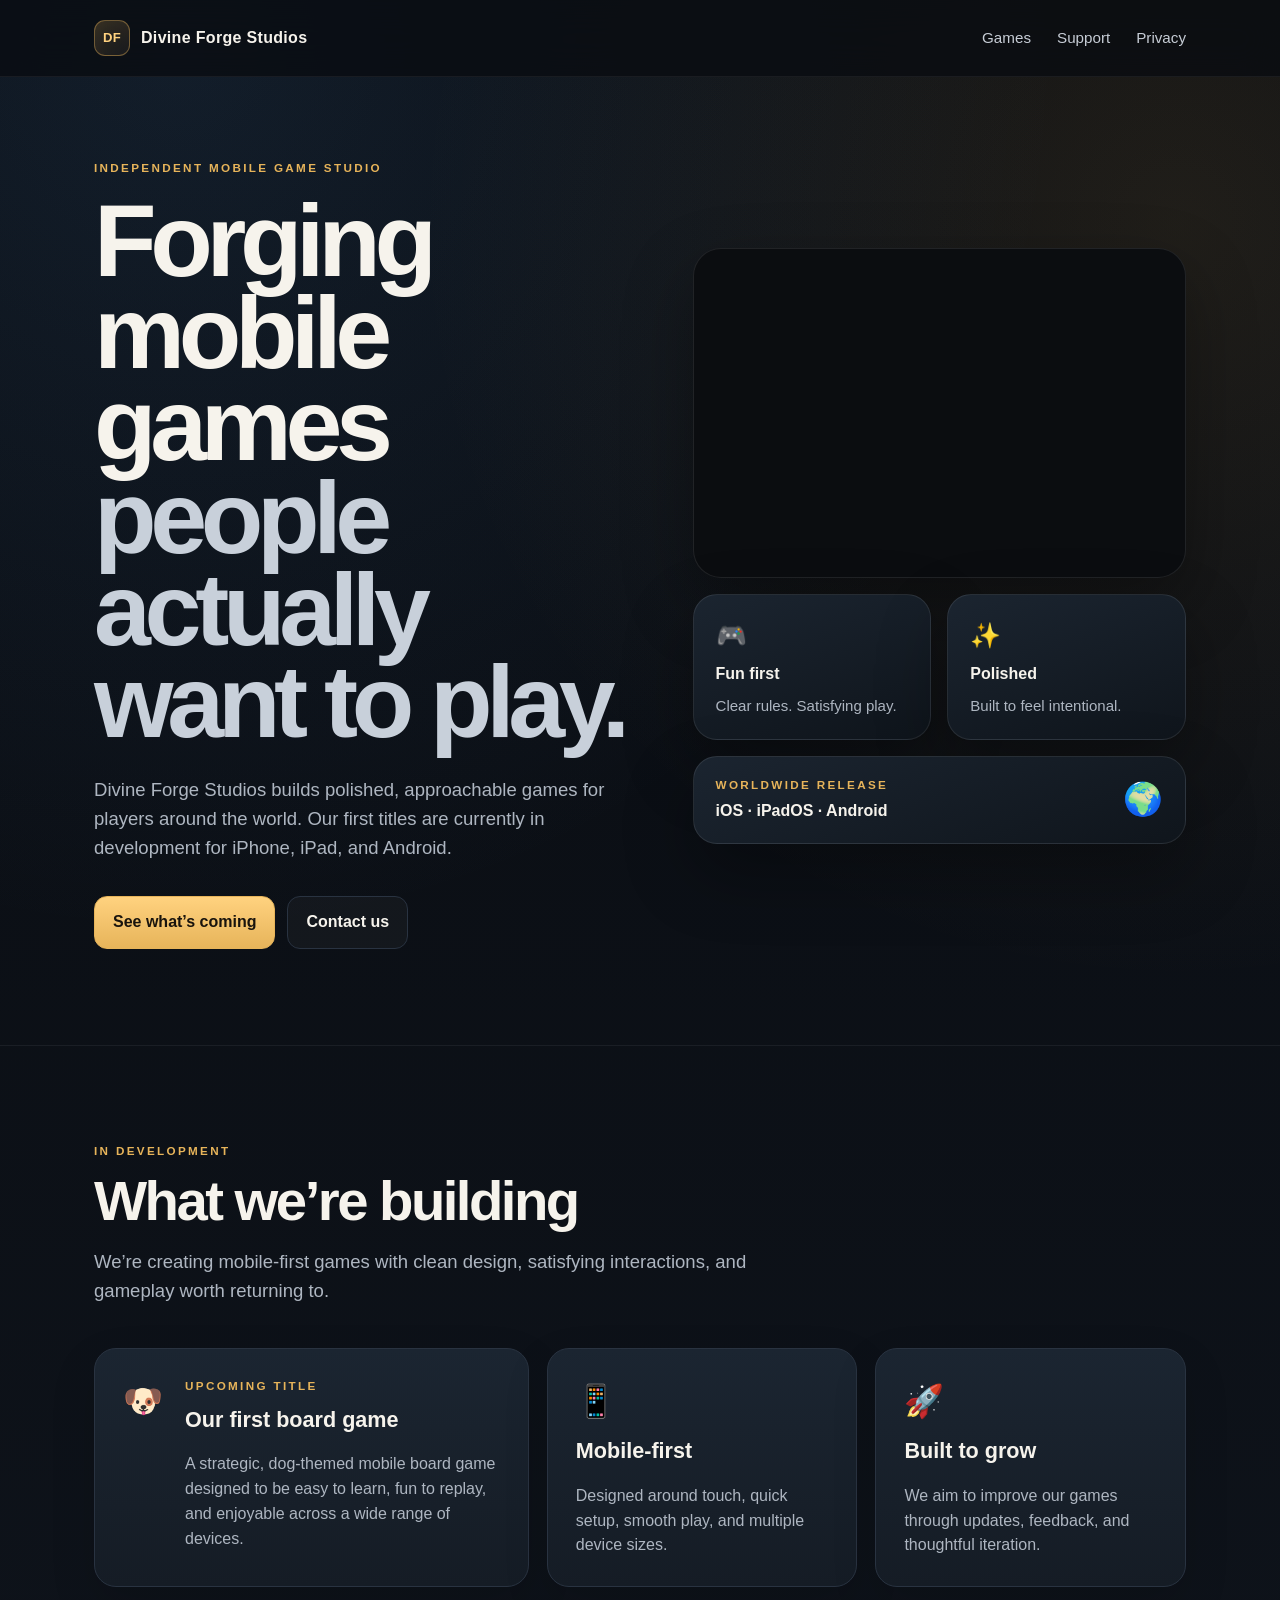
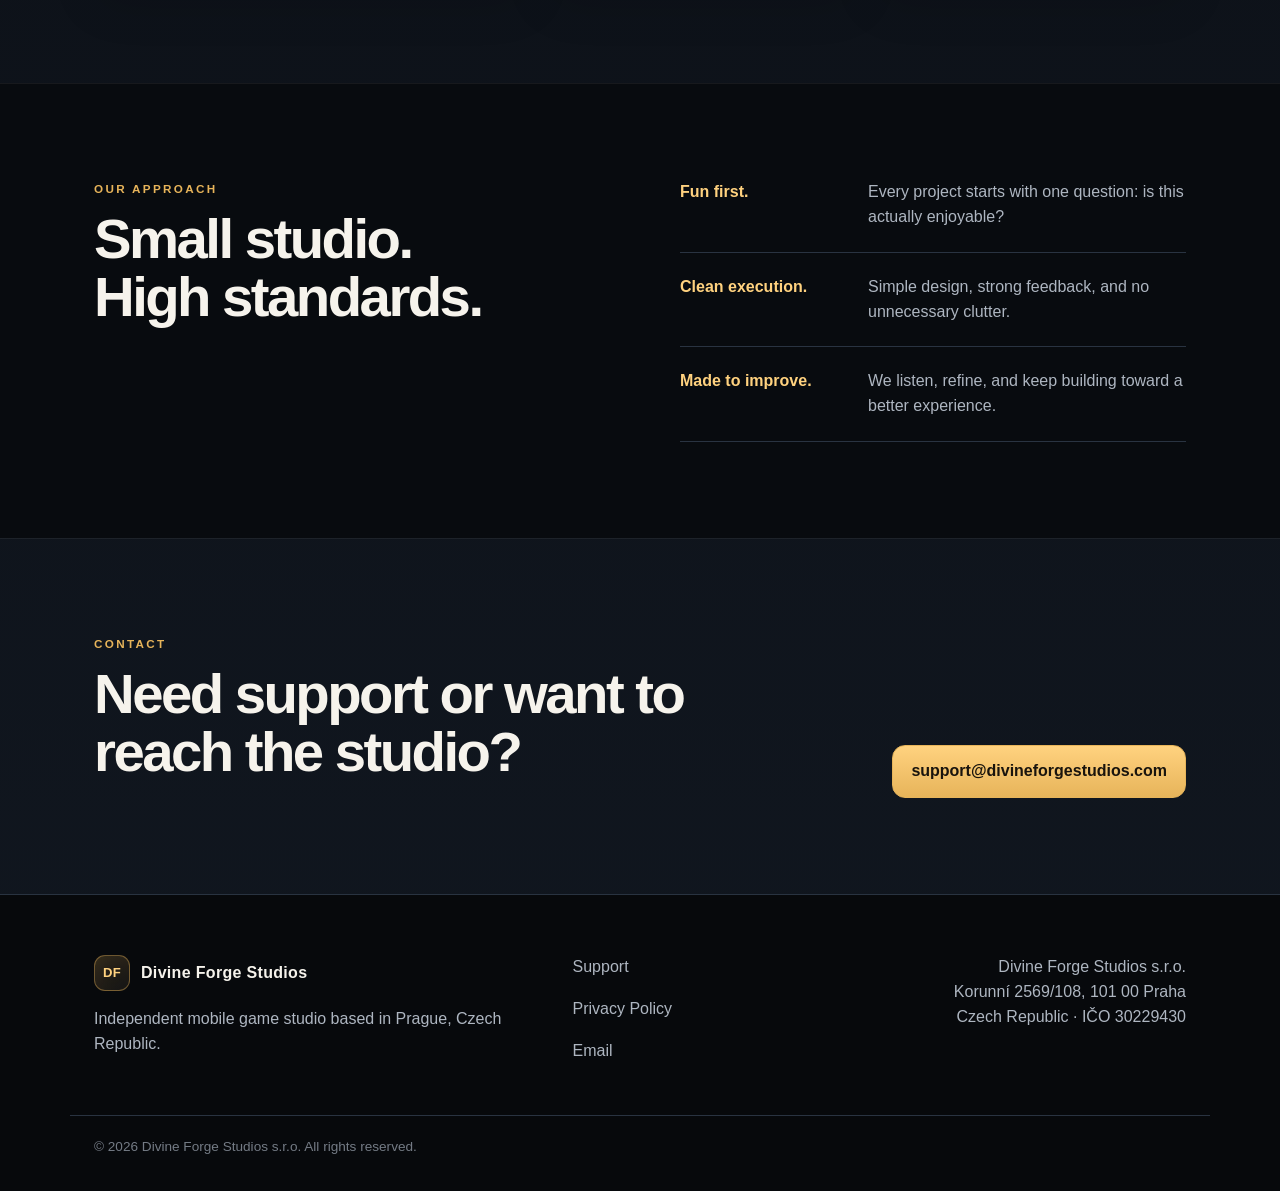
==== commit 745eea99: "Use final Divine Forge artwork on homepage" ====
--- a/index.html
+++ b/index.html
@@ -39,85 +39,8 @@
       </div>
 
       <div class="hero-showcase" aria-label="Divine Forge Studios artwork">
-        <div class="hero-art-card" role="img" aria-label="Glowing Divine Forge Studios anvil">
-          <svg class="anvil-art" viewBox="0 0 900 600" xmlns="http://www.w3.org/2000/svg" aria-hidden="true">
-            <defs>
-              <radialGradient id="halo" cx="50%" cy="46%" r="55%">
-                <stop offset="0%" stop-color="#ffbd48" stop-opacity=".55"/>
-                <stop offset="42%" stop-color="#e7a33a" stop-opacity=".18"/>
-                <stop offset="100%" stop-color="#0b0e13" stop-opacity="0"/>
-              </radialGradient>
-              <linearGradient id="steel" x1="0" y1="0" x2="1" y2="1">
-                <stop offset="0%" stop-color="#e9edf1"/>
-                <stop offset="22%" stop-color="#8f98a4"/>
-                <stop offset="48%" stop-color="#303640"/>
-                <stop offset="72%" stop-color="#9ba3ad"/>
-                <stop offset="100%" stop-color="#262b32"/>
-              </linearGradient>
-              <linearGradient id="edge" x1="0" y1="0" x2="1" y2="0">
-                <stop offset="0%" stop-color="#8e5b20"/>
-                <stop offset="50%" stop-color="#ffd06b"/>
-                <stop offset="100%" stop-color="#ad6b24"/>
-              </linearGradient>
-              <linearGradient id="goldText" x1="0" y1="0" x2="0" y2="1">
-                <stop offset="0%" stop-color="#fff0b1"/>
-                <stop offset="35%" stop-color="#f2c25d"/>
-                <stop offset="100%" stop-color="#a86519"/>
-              </linearGradient>
-              <filter id="glow" x="-50%" y="-50%" width="200%" height="200%">
-                <feGaussianBlur stdDeviation="10" result="b"/>
-                <feMerge><feMergeNode in="b"/><feMergeNode in="SourceGraphic"/></feMerge>
-              </filter>
-              <filter id="soft" x="-50%" y="-50%" width="200%" height="200%">
-                <feGaussianBlur stdDeviation="26"/>
-              </filter>
-            </defs>
-
-            <rect width="900" height="600" rx="38" fill="#0b0e13"/>
-            <ellipse cx="455" cy="288" rx="330" ry="245" fill="url(#halo)"/>
-            <circle cx="450" cy="285" r="220" fill="none" stroke="#d99831" stroke-opacity=".55" stroke-width="4"/>
-            <circle cx="450" cy="285" r="250" fill="none" stroke="#8b5d25" stroke-opacity=".18" stroke-width="2"/>
-
-            <g opacity=".9" filter="url(#glow)">
-              <circle cx="220" cy="165" r="4" fill="#ffd36e"/>
-              <circle cx="690" cy="180" r="3" fill="#ffd36e"/>
-              <circle cx="750" cy="315" r="4" fill="#ff9d2c"/>
-              <circle cx="180" cy="350" r="3" fill="#ff9d2c"/>
-              <circle cx="640" cy="410" r="3.5" fill="#ffd36e"/>
-              <circle cx="315" cy="115" r="2.5" fill="#ff9d2c"/>
-            </g>
-
-            <ellipse cx="450" cy="430" rx="280" ry="55" fill="#000" opacity=".45" filter="url(#soft)"/>
-
-            <g transform="translate(95 115)">
-              <path d="M75 132 H515 L636 88 H730 L650 143 L542 188 H120 Q90 188 75 167 Z"
-                    fill="url(#steel)" stroke="#e1a343" stroke-opacity=".65" stroke-width="3"/>
-              <path d="M120 188 H542 L505 235 H188 Z"
-                    fill="#313841" stroke="#ae7229" stroke-opacity=".65" stroke-width="3"/>
-              <path d="M243 228 H443 L416 350 H270 Z"
-                    fill="url(#steel)" stroke="#84561f" stroke-width="3"/>
-              <path d="M214 350 H472 Q495 350 505 372 V405 H180 V374 Q190 350 214 350 Z"
-                    fill="url(#steel)" stroke="#d09031" stroke-opacity=".7" stroke-width="3"/>
-              <path d="M172 405 H518 L550 448 H140 Z"
-                    fill="#262c33" stroke="#bf7a28" stroke-width="3"/>
-
-              <path d="M88 133 H514" stroke="url(#edge)" stroke-width="6" stroke-linecap="round" opacity=".9"/>
-              <path d="M182 405 H505" stroke="#f0b953" stroke-width="4" stroke-linecap="round" opacity=".65"/>
-
-              <text x="352" y="180" text-anchor="middle" font-family="Georgia, 'Times New Roman', serif"
-                    font-size="82" font-weight="700" fill="url(#goldText)"
-                    stroke="#7a4715" stroke-width="1.5">DF</text>
-            </g>
-
-            <text x="450" y="535" text-anchor="middle"
-                  font-family="-apple-system,BlinkMacSystemFont,'Segoe UI',Arial,sans-serif"
-                  font-size="34" font-weight="800" letter-spacing="8"
-                  fill="#f2c25d">DIVINE FORGE</text>
-            <text x="450" y="570" text-anchor="middle"
-                  font-family="-apple-system,BlinkMacSystemFont,'Segoe UI',Arial,sans-serif"
-                  font-size="18" font-weight="700" letter-spacing="14"
-                  fill="#d9dde3">STUDIOS</text>
-          </svg>
+        <div class="hero-art-card">
+          <img class="exact-art" src="/assets/logo.webp" alt="Divine Forge Studios">
         </div>
         <div class="showcase-grid secondary-grid">
           <article class="showcase-card large">
--- a/styles.css
+++ b/styles.css
@@ -116,3 +116,10 @@
 @media(max-width:640px){
   .secondary-grid{grid-template-columns:1fr}
 }
+
+.anvil-art{
+  display:block;
+  width:100%;
+  height:auto;
+  aspect-ratio:3/2;
+}
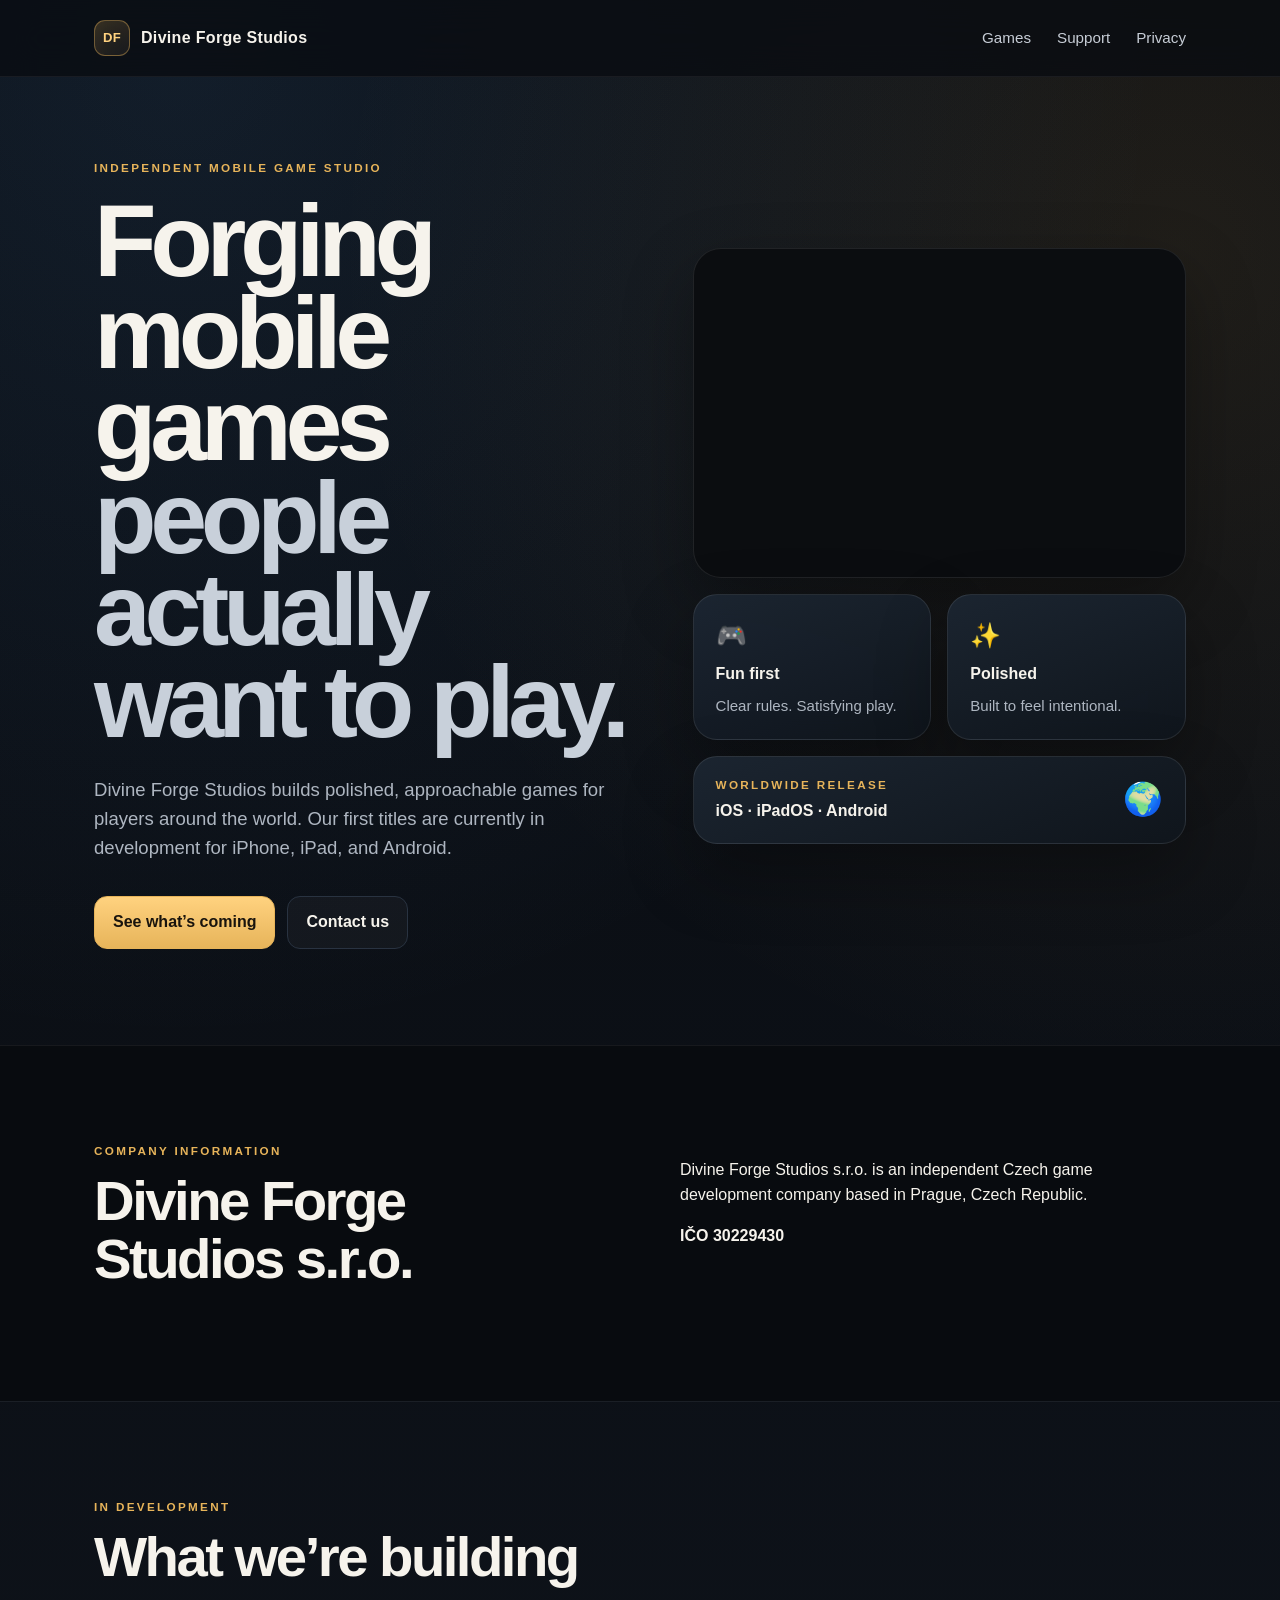
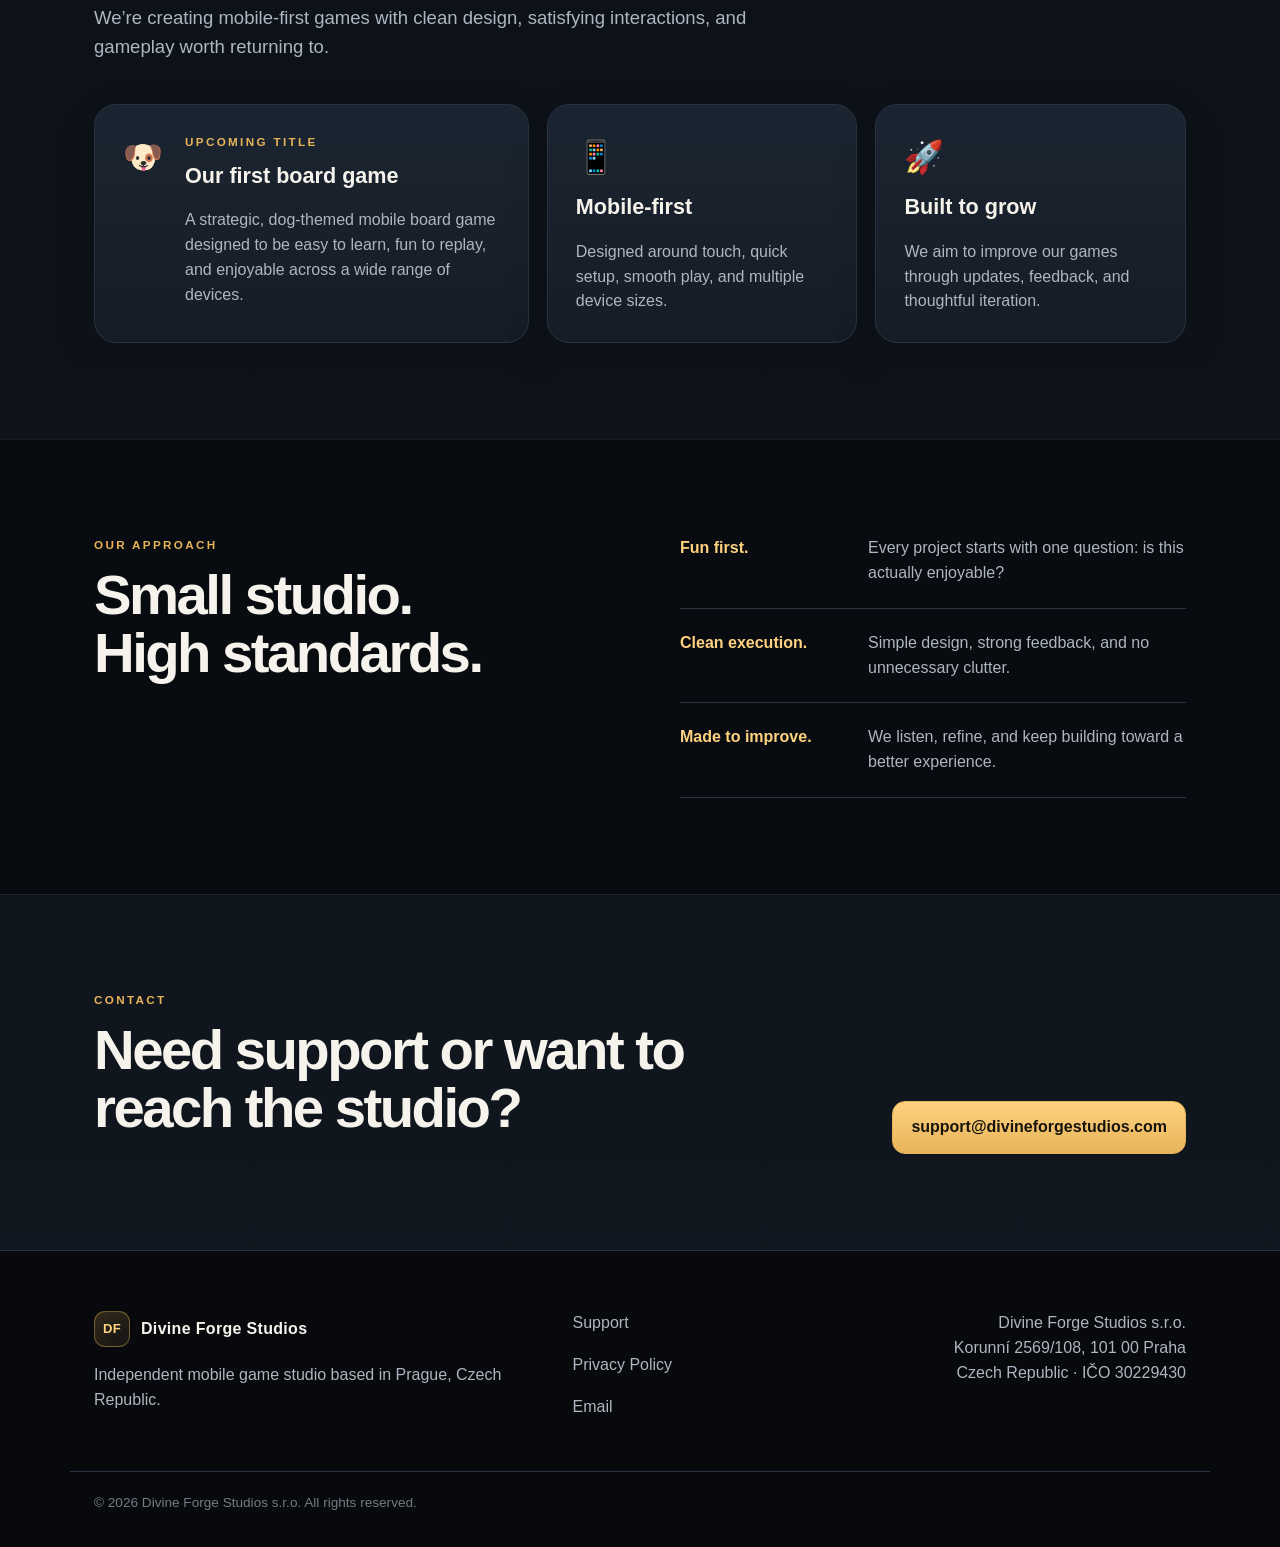
==== commit aa38130d: "Add legal company information to the homepage" ====
--- a/index.html
+++ b/index.html
@@ -69,6 +69,19 @@
             </div>
             <span class="world">🌍</span>
           </article>
+        </div>
+      </div>
+    </section>
+
+    <section class="section dark" aria-labelledby="company-information">
+      <div class="shell split">
+        <div>
+          <div class="kicker">Company information</div>
+          <h2 id="company-information">Divine Forge Studios s.r.o.</h2>
+        </div>
+        <div>
+          <p>Divine Forge Studios s.r.o. is an independent Czech game development company based in Prague, Czech Republic.</p>
+          <p><strong>IČO 30229430</strong></p>
         </div>
       </div>
     </section>
